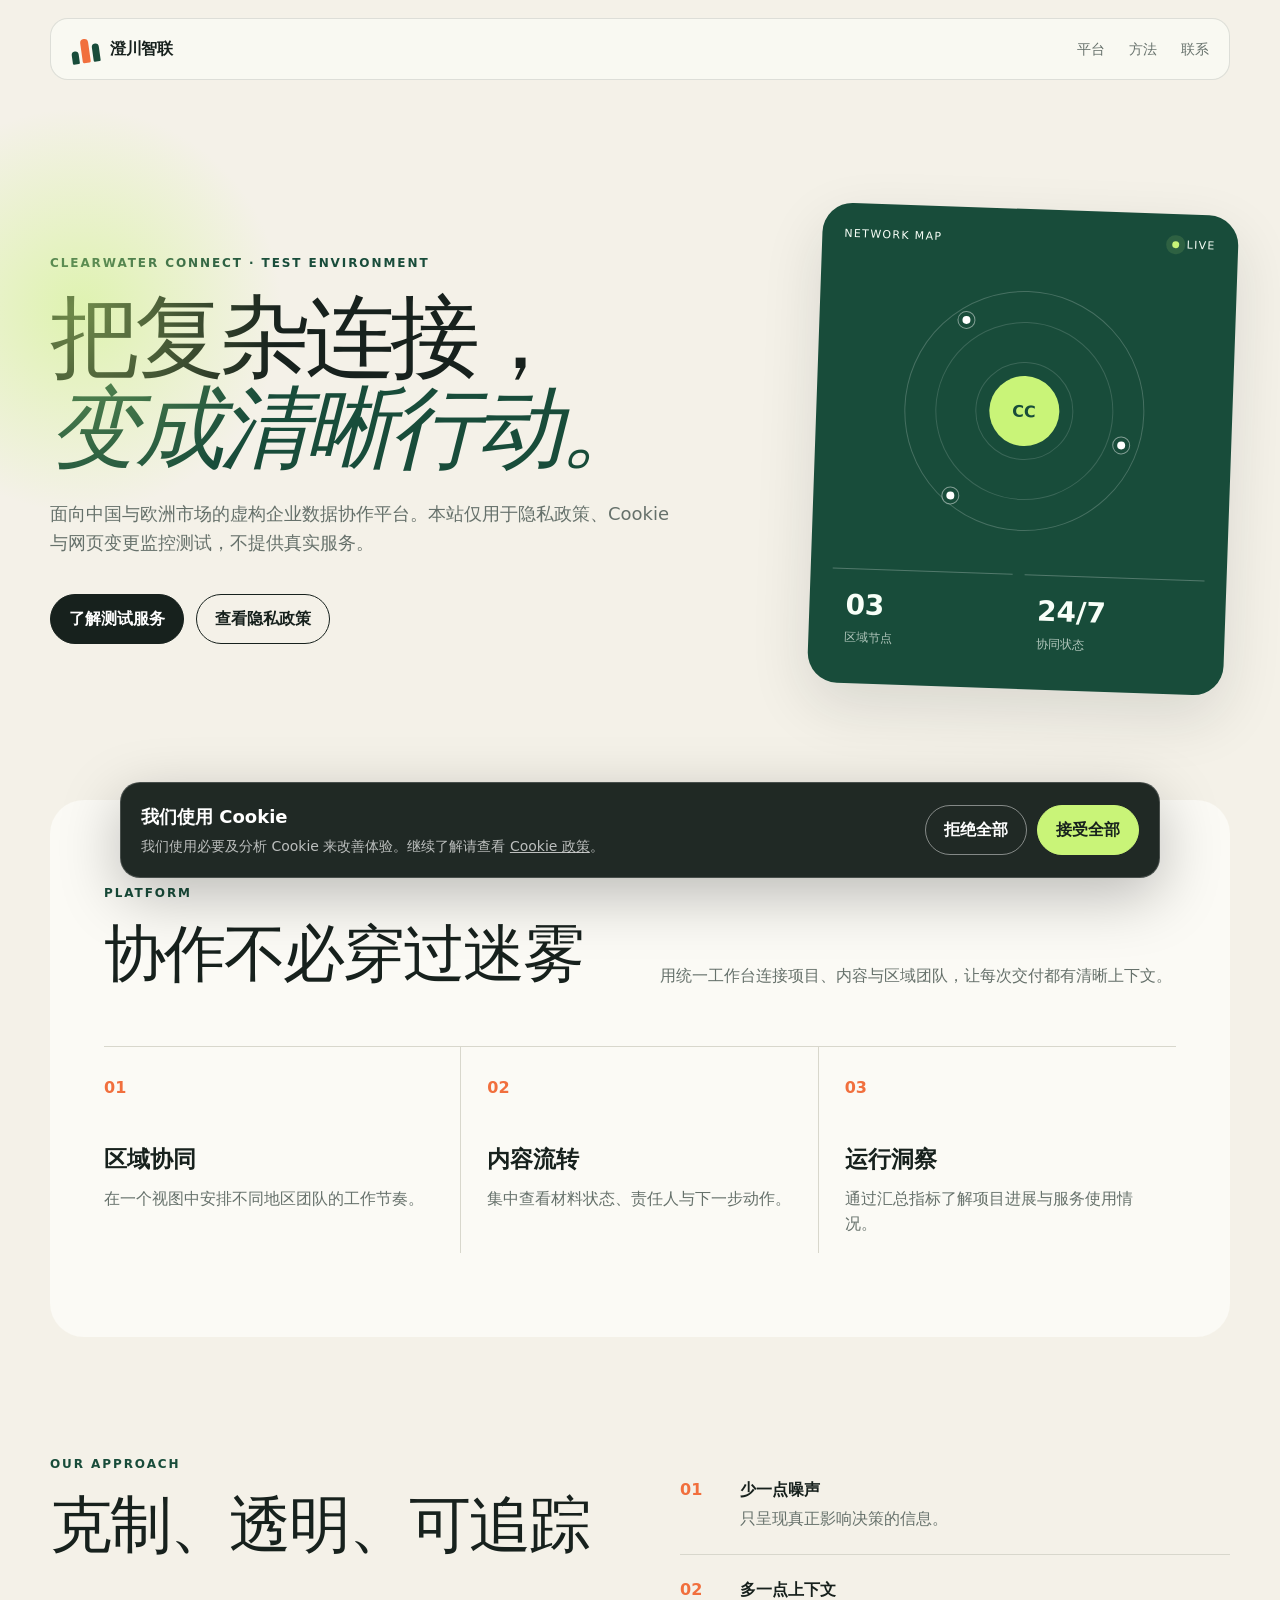
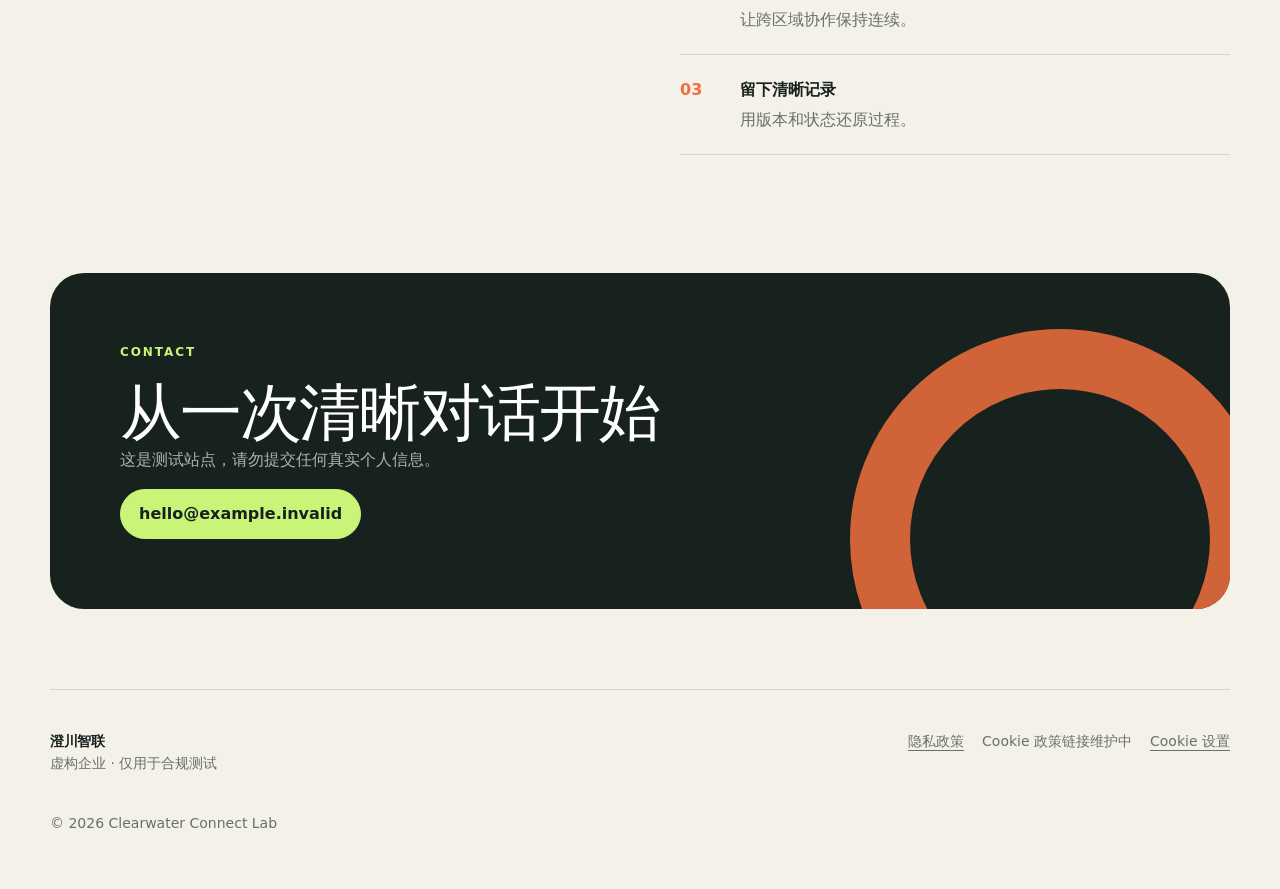
==== index.html @ f1b4799f "Add files via upload" ====
<!doctype html>
<html lang="zh-CN">
<head>
  <meta charset="utf-8">
  <meta name="viewport" content="width=device-width, initial-scale=1">
  <meta name="description" content="澄川智联隐私与 Cookie 监控测试站点。">
  <title>澄川智联｜让连接更清晰</title>
  <link rel="stylesheet" href="./styles.css">
</head>
<body data-page="home" data-site-release="material-update-v2">
  <header class="site-header">
    <a class="brand" href="./index.html" aria-label="澄川智联首页">
      <span class="brand-mark" aria-hidden="true"><i></i><i></i><i></i></span>
      <span>澄川智联</span>
    </a>
    <nav aria-label="主导航">
      <a href="#platform">平台</a>
      <a href="#approach">方法</a>
      <a href="#contact">联系</a>
    </nav>
  </header>

  <main>
    <section class="hero">
      <div class="hero-copy">
        <p class="eyebrow">CLEARWATER CONNECT · TEST ENVIRONMENT</p>
        <h1>把复杂连接，<br><em>变成清晰行动。</em></h1>
        <p class="lede">面向中国与欧洲市场的虚构企业数据协作平台。本站仅用于隐私政策、Cookie 与网页变更监控测试，不提供真实服务。</p>
        <div class="hero-actions">
          <a class="button primary" href="#platform">了解测试服务</a>
          <a class="button secondary" href="./privacy.html">查看隐私政策</a>
        </div>
      </div>
      <div class="signal-card" aria-label="连接状态展示">
        <div class="signal-top"><span>NETWORK MAP</span><span class="live-dot">LIVE</span></div>
        <div class="orbit">
          <span class="node node-a"></span><span class="node node-b"></span><span class="node node-c"></span>
          <span class="core">CC</span>
        </div>
        <div class="metrics">
          <div><strong>03</strong><span>区域节点</span></div>
          <div><strong>24/7</strong><span>协同状态</span></div>
        </div>
      </div>
    </section>

    <section class="band" id="platform">
      <p class="eyebrow">PLATFORM</p>
      <div class="section-heading">
        <h2>协作不必穿过迷雾</h2>
        <p>用统一工作台连接项目、内容与区域团队，让每次交付都有清晰上下文。</p>
      </div>
      <div class="feature-grid">
        <article><span>01</span><h3>区域协同</h3><p>在一个视图中安排不同地区团队的工作节奏。</p></article>
        <article><span>02</span><h3>内容流转</h3><p>集中查看材料状态、责任人与下一步动作。</p></article>
        <article><span>03</span><h3>运行洞察</h3><p>通过汇总指标了解项目进展与服务使用情况。</p></article>
      </div>
    </section>

    <section class="split" id="approach">
      <div><p class="eyebrow">OUR APPROACH</p><h2>克制、透明、可追踪</h2></div>
      <div class="principles">
        <p><b>01</b><span><strong>少一点噪声</strong>只呈现真正影响决策的信息。</span></p>
        <p><b>02</b><span><strong>多一点上下文</strong>让跨区域协作保持连续。</span></p>
        <p><b>03</b><span><strong>留下清晰记录</strong>用版本和状态还原过程。</span></p>
      </div>
    </section>

    <section class="contact-card" id="contact">
      <p class="eyebrow">CONTACT</p>
      <h2>从一次清晰对话开始</h2>
      <p>这是测试站点，请勿提交任何真实个人信息。</p>
      <a class="button primary" href="mailto:hello@example.invalid">hello@example.invalid</a>
    </section>
  </main>

  <footer>
    <div><span class="brand footer-brand">澄川智联</span><p>虚构企业 · 仅用于合规测试</p></div>
    <div class="footer-links">
      <a href="./privacy.html">隐私政策</a>
      <span aria-label="Cookie政策链接已移除">Cookie 政策链接维护中</span>
      <button type="button" class="text-button" data-open-settings>Cookie 设置</button>
    </div>
    <p>© 2026 Clearwater Connect Lab</p>
  </footer>

  <div class="cookie-banner" data-cookie-banner role="dialog" aria-label="Cookie 提示" aria-live="polite">
    <div><strong>我们使用 Cookie</strong><p>我们使用必要及分析 Cookie 来改善体验。继续了解请查看 <a href="./cookies.html">Cookie 政策</a>。</p></div>
    <div class="cookie-actions">
      <button type="button" class="button secondary" data-reject-all>拒绝全部</button>
      <button type="button" class="button primary" data-accept-all>接受全部</button>
    </div>
  </div>

  <dialog class="cookie-modal" data-cookie-modal>
    <form method="dialog">
      <div class="modal-head"><div><p class="eyebrow">COOKIE CONTROL</p><h2>管理 Cookie</h2></div><button class="icon-button" value="cancel" aria-label="关闭">×</button></div>
      <label class="toggle-row"><span><strong>必要 Cookie</strong><small>用于保存网站基础状态，始终启用。</small></span><input type="checkbox" checked disabled></label>
      <label class="toggle-row"><span><strong>分析 Cookie</strong><small>帮助我们了解页面访问情况。</small></span><input type="checkbox" name="analytics" checked></label>
      <div class="modal-actions"><button class="button primary" value="save" data-save-settings>保存选择</button></div>
    </form>
  </dialog>

  <script src="./site.js"></script>
</body>
</html>
---- styles.css ----
:root {
  --ink: #17211d;
  --muted: #66716b;
  --paper: #f4f1e8;
  --panel: #fbfaf5;
  --line: #d8d7cc;
  --mint: #c9f478;
  --green: #184c3a;
  --orange: #f16f3d;
  --shadow: 0 22px 60px rgba(23, 33, 29, .12);
}

* { box-sizing: border-box; }
html { scroll-behavior: smooth; }
body { margin: 0; color: var(--ink); background: var(--paper); font-family: Inter, ui-sans-serif, system-ui, -apple-system, BlinkMacSystemFont, "Segoe UI", "PingFang SC", "Microsoft YaHei", sans-serif; line-height: 1.6; }
a { color: inherit; }
button, input { font: inherit; }

.site-header { width: min(1180px, calc(100% - 40px)); margin: 18px auto 0; padding: 16px 20px; display: flex; align-items: center; justify-content: space-between; border: 1px solid rgba(23,33,29,.12); border-radius: 18px; background: rgba(251,250,245,.82); backdrop-filter: blur(14px); position: relative; z-index: 5; }
.site-header.compact { margin-bottom: 48px; }
.brand { display: inline-flex; align-items: center; gap: 11px; font-weight: 800; text-decoration: none; letter-spacing: -.02em; }
.brand-mark { width: 28px; height: 28px; display: grid; grid-template-columns: repeat(3,1fr); align-items: end; gap: 3px; transform: rotate(-8deg); }
.brand-mark i { display: block; background: var(--green); border-radius: 6px 6px 2px 2px; }
.brand-mark i:nth-child(1) { height: 13px; }.brand-mark i:nth-child(2) { height: 24px; background: var(--orange); }.brand-mark i:nth-child(3) { height: 18px; }
.site-header nav { display: flex; gap: 24px; }
.site-header nav a { color: var(--muted); text-decoration: none; font-size: 14px; }
.site-header nav a:hover, .site-header nav a.active { color: var(--ink); }

main { width: min(1180px, calc(100% - 40px)); margin: 0 auto; }
.hero { min-height: 720px; padding: 104px 0 86px; display: grid; grid-template-columns: 1.25fr .75fr; gap: 72px; align-items: center; position: relative; }
.hero::before { content: ""; position: absolute; width: 420px; height: 420px; background: radial-gradient(circle, rgba(201,244,120,.5), transparent 68%); top: 20px; left: -180px; pointer-events: none; }
.eyebrow { margin: 0 0 18px; color: var(--green); font-size: 12px; font-weight: 800; letter-spacing: .16em; text-transform: uppercase; }
h1, h2, h3, p { margin-top: 0; }
.hero h1 { margin-bottom: 26px; font-family: Georgia, "Songti SC", serif; font-size: clamp(54px, 7vw, 92px); font-weight: 500; line-height: 1.02; letter-spacing: -.055em; }
.hero h1 em { color: var(--green); font-style: italic; }
.lede { max-width: 640px; color: var(--muted); font-size: 18px; }
.hero-actions { display: flex; flex-wrap: wrap; gap: 12px; margin-top: 36px; }
.button { min-height: 46px; padding: 11px 18px; border: 1px solid var(--ink); border-radius: 999px; display: inline-flex; align-items: center; justify-content: center; cursor: pointer; text-decoration: none; font-weight: 700; transition: .2s ease; }
.button.primary { color: #fff; background: var(--ink); }
.button.primary:hover { background: var(--green); border-color: var(--green); transform: translateY(-2px); }
.button.secondary { background: transparent; }
.button.secondary:hover { background: #fff; transform: translateY(-2px); }

.signal-card { min-height: 480px; padding: 22px; border-radius: 30px; color: #f8fff8; background: var(--green); box-shadow: var(--shadow); display: flex; flex-direction: column; justify-content: space-between; transform: rotate(2deg); }
.signal-top { display: flex; justify-content: space-between; font-size: 11px; letter-spacing: .12em; }
.live-dot::before { content: ""; width: 7px; height: 7px; margin-right: 7px; display: inline-block; border-radius: 50%; background: var(--mint); box-shadow: 0 0 0 6px rgba(201,244,120,.12); }
.orbit { width: 240px; height: 240px; margin: auto; border: 1px solid rgba(255,255,255,.2); border-radius: 50%; position: relative; display: grid; place-items: center; }
.orbit::before, .orbit::after { content: ""; position: absolute; border: 1px solid rgba(255,255,255,.15); border-radius: 50%; }.orbit::before { inset: 30px; }.orbit::after { inset: 70px; }
.core { width: 70px; height: 70px; border-radius: 50%; display: grid; place-items: center; color: var(--green); background: var(--mint); font-weight: 900; z-index: 2; }
.node { width: 16px; height: 16px; position: absolute; border: 4px solid var(--green); border-radius: 50%; background: #fff; box-shadow: 0 0 0 1px rgba(255,255,255,.45); z-index: 2; }.node-a { top: 22px; left: 50px; }.node-b { right: 13px; bottom: 80px; }.node-c { left: 40px; bottom: 24px; }
.metrics { display: grid; grid-template-columns: 1fr 1fr; gap: 12px; }.metrics div { padding: 14px; border-top: 1px solid rgba(255,255,255,.25); }.metrics strong, .metrics span { display: block; }.metrics strong { font-size: 28px; }.metrics span { opacity: .68; font-size: 12px; }

.band { padding: 84px 54px; border-radius: 34px; background: var(--panel); }
.section-heading { display: grid; grid-template-columns: 1fr 1fr; gap: 40px; align-items: end; }.section-heading h2, .split h2, .contact-card h2 { margin-bottom: 0; font-family: Georgia, "Songti SC", serif; font-size: clamp(38px, 5vw, 62px); font-weight: 500; line-height: 1.08; letter-spacing: -.035em; }.section-heading p { margin: 0; color: var(--muted); }
.feature-grid { display: grid; grid-template-columns: repeat(3, 1fr); margin-top: 58px; border-top: 1px solid var(--line); }.feature-grid article { padding: 28px 26px 0 0; border-right: 1px solid var(--line); }.feature-grid article + article { padding-left: 26px; }.feature-grid article:last-child { border: 0; }.feature-grid span { color: var(--orange); font-weight: 800; }.feature-grid h3 { margin: 40px 0 8px; font-size: 23px; }.feature-grid p { color: var(--muted); }
.split { padding: 118px 0; display: grid; grid-template-columns: 1fr 1fr; gap: 80px; }.principles p { margin: 0; padding: 22px 0; border-bottom: 1px solid var(--line); display: grid; grid-template-columns: 48px 1fr; gap: 12px; }.principles b { color: var(--orange); }.principles strong, .principles span { display: block; }.principles strong { margin-bottom: 4px; }.principles span { color: var(--muted); }.principles strong { color: var(--ink); }
.contact-card { padding: 70px; margin-bottom: 80px; border-radius: 34px; color: #fff; background: var(--ink); position: relative; overflow: hidden; }.contact-card::after { content: ""; position: absolute; width: 300px; height: 300px; right: -40px; bottom: -140px; border: 60px solid var(--orange); border-radius: 50%; opacity: .85; }.contact-card .eyebrow { color: var(--mint); }.contact-card p { color: rgba(255,255,255,.65); }.contact-card .button { color: var(--ink); border-color: var(--mint); background: var(--mint); position: relative; z-index: 1; }

footer { width: min(1180px, calc(100% - 40px)); margin: 0 auto; padding: 40px 0 54px; border-top: 1px solid var(--line); display: grid; grid-template-columns: 1fr auto; gap: 24px; color: var(--muted); font-size: 14px; }footer > p { grid-column: 1 / -1; margin: 0; }.footer-brand { color: var(--ink); }.footer-links { display: flex; flex-wrap: wrap; gap: 18px; align-items: flex-start; }.footer-links a, .text-button { color: var(--muted); background: none; border: 0; padding: 0; cursor: pointer; text-decoration: underline; text-underline-offset: 4px; }

.policy-layout { display: grid; grid-template-columns: 280px minmax(0, 1fr); gap: 90px; padding-bottom: 100px; }.policy-layout aside { position: sticky; top: 20px; align-self: start; }.policy-layout aside h1 { margin-bottom: 14px; font-family: Georgia, "Songti SC", serif; font-size: 50px; font-weight: 500; line-height: 1.05; }.policy-meta { color: var(--muted); font-size: 14px; }.policy-layout aside nav { margin-top: 38px; display: grid; gap: 10px; }.policy-layout aside nav a { color: var(--muted); text-decoration: none; font-size: 14px; }.policy-content { max-width: 760px; }.policy-content section { padding: 32px 0; border-bottom: 1px solid var(--line); }.policy-content h2 { font-size: 24px; }.policy-content p { color: #4d5852; }.notice { padding: 18px 20px; border-left: 4px solid var(--orange); background: #fff6ee; }.notice p { margin: 3px 0 0; }.policy-footer { display: flex; align-items: center; gap: 24px; }.policy-footer p { margin-left: auto; }.table-wrap { overflow-x: auto; }table { width: 100%; border-collapse: collapse; background: var(--panel); }th, td { padding: 13px 15px; border: 1px solid var(--line); text-align: left; font-size: 14px; }th { background: #e9eadf; }

.cookie-banner { position: fixed; left: 22px; right: 22px; bottom: 22px; z-index: 20; max-width: 1040px; margin: auto; padding: 20px; border: 1px solid rgba(255,255,255,.18); border-radius: 20px; color: #fff; background: rgba(23,33,29,.96); box-shadow: 0 18px 60px rgba(0,0,0,.25); display: flex; justify-content: space-between; align-items: center; gap: 24px; }.cookie-banner[hidden] { display: none; }.cookie-banner strong { font-size: 18px; }.cookie-banner p { margin: 3px 0 0; color: rgba(255,255,255,.7); font-size: 14px; }.cookie-banner .secondary { color: #fff; border-color: rgba(255,255,255,.45); }.cookie-banner .primary { color: var(--ink); border-color: var(--mint); background: var(--mint); }.cookie-actions { display: flex; gap: 10px; flex-shrink: 0; }
.cookie-modal { width: min(600px, calc(100% - 30px)); padding: 28px; border: 0; border-radius: 24px; color: var(--ink); background: var(--panel); box-shadow: var(--shadow); }.cookie-modal::backdrop { background: rgba(12,18,15,.65); backdrop-filter: blur(4px); }.modal-head { display: flex; justify-content: space-between; }.icon-button { width: 38px; height: 38px; border: 1px solid var(--line); border-radius: 50%; background: transparent; cursor: pointer; font-size: 24px; }.toggle-row { padding: 20px 0; border-top: 1px solid var(--line); display: flex; justify-content: space-between; gap: 20px; }.toggle-row span, .toggle-row strong, .toggle-row small { display: block; }.toggle-row small { color: var(--muted); }.toggle-row input { width: 22px; height: 22px; accent-color: var(--green); }.modal-actions { margin-top: 18px; display: flex; justify-content: flex-end; }

@media (max-width: 820px) {
  .site-header nav a:not(.active) { display: none; }
  .hero { grid-template-columns: 1fr; padding-top: 70px; }.signal-card { min-height: 420px; transform: none; }
  .section-heading, .split, .policy-layout { grid-template-columns: 1fr; }.feature-grid { grid-template-columns: 1fr; }.feature-grid article, .feature-grid article + article { padding: 28px 0; border-right: 0; border-bottom: 1px solid var(--line); }.feature-grid h3 { margin-top: 18px; }.split { gap: 40px; }
  .policy-layout { gap: 34px; }.policy-layout aside { position: static; }.policy-layout aside nav { display: none; }
  .cookie-banner { align-items: stretch; flex-direction: column; }.cookie-actions { width: 100%; }.cookie-actions .button { flex: 1; }
}

@media (max-width: 560px) {
  .site-header, main, footer { width: min(100% - 24px, 1180px); }.site-header { padding: 13px 15px; }
  .hero h1 { font-size: 50px; }.band, .contact-card { padding: 38px 24px; border-radius: 24px; }.split { padding: 80px 0; }
  footer { grid-template-columns: 1fr; }.footer-links { display: grid; }.policy-footer { align-items: flex-start; flex-direction: column; }.policy-footer p { margin-left: 0; }
  .cookie-banner { left: 10px; right: 10px; bottom: 10px; }.cookie-actions { flex-direction: column; }
}
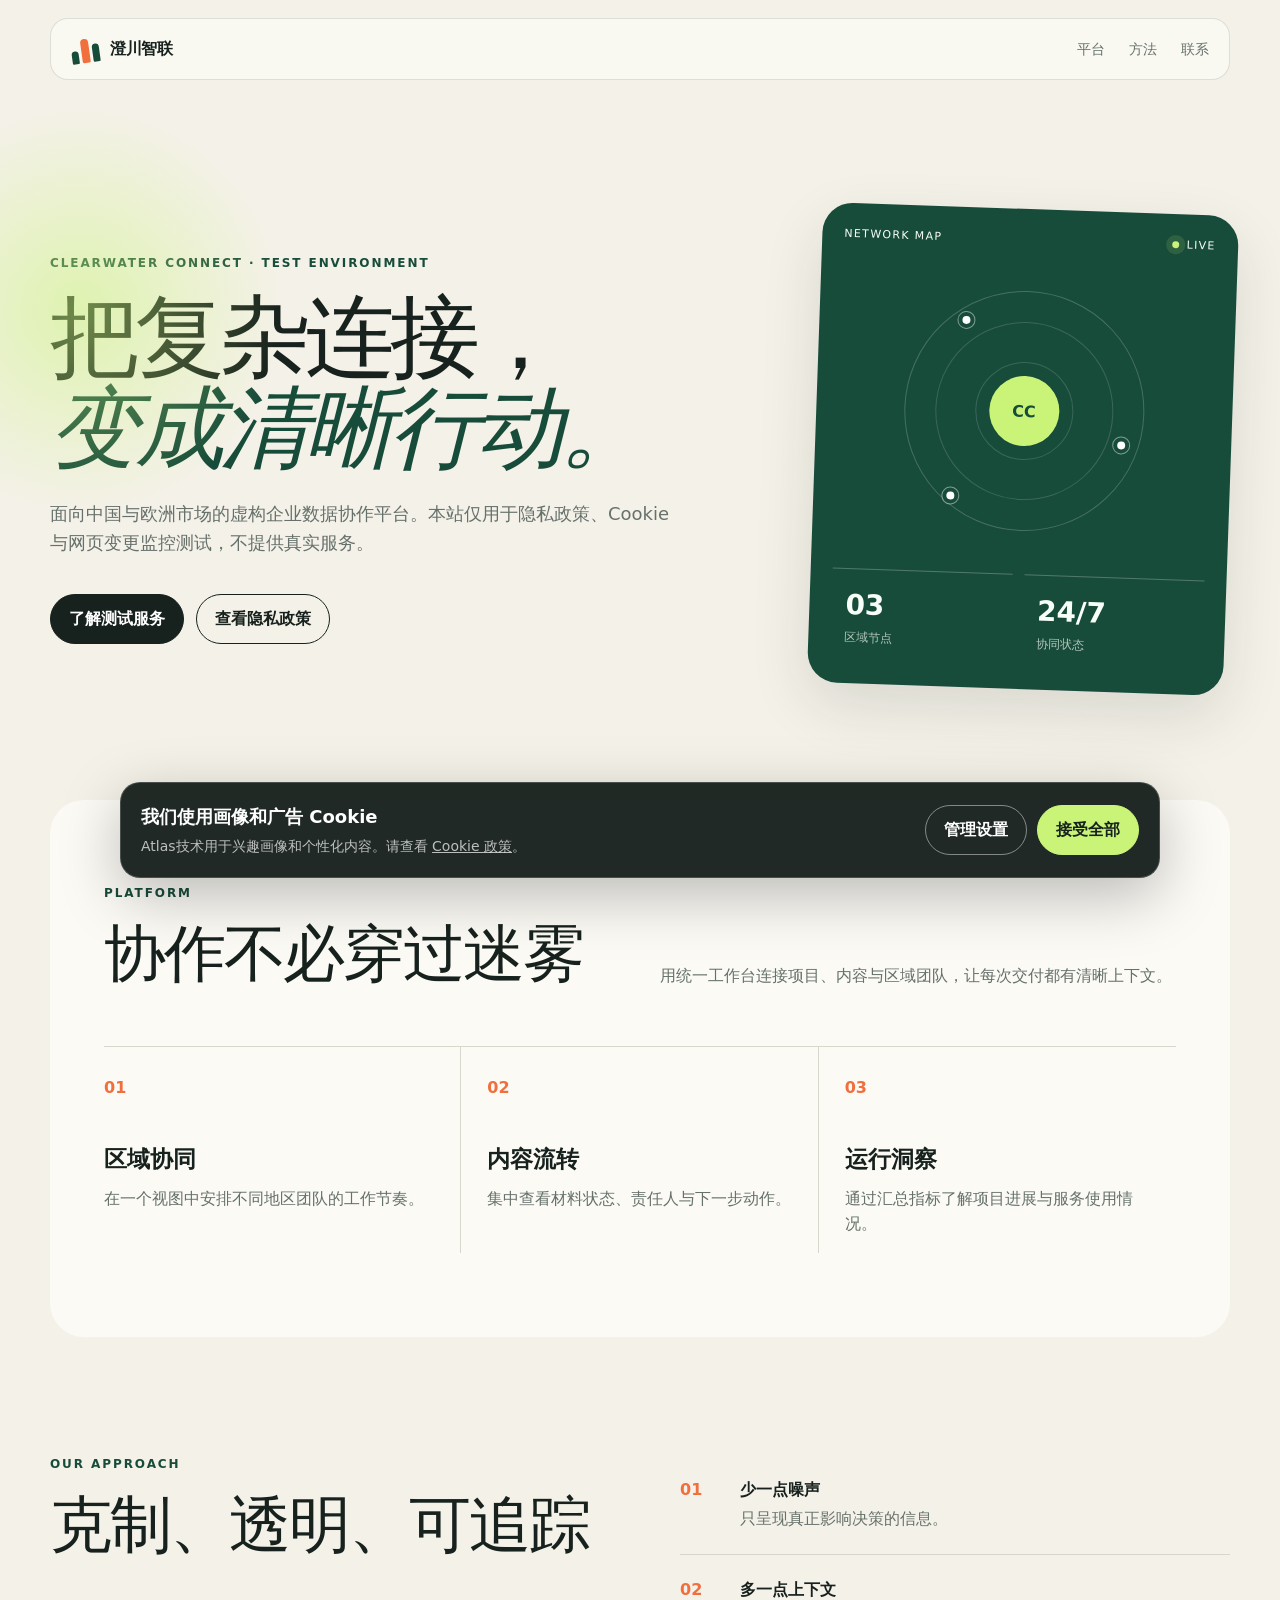
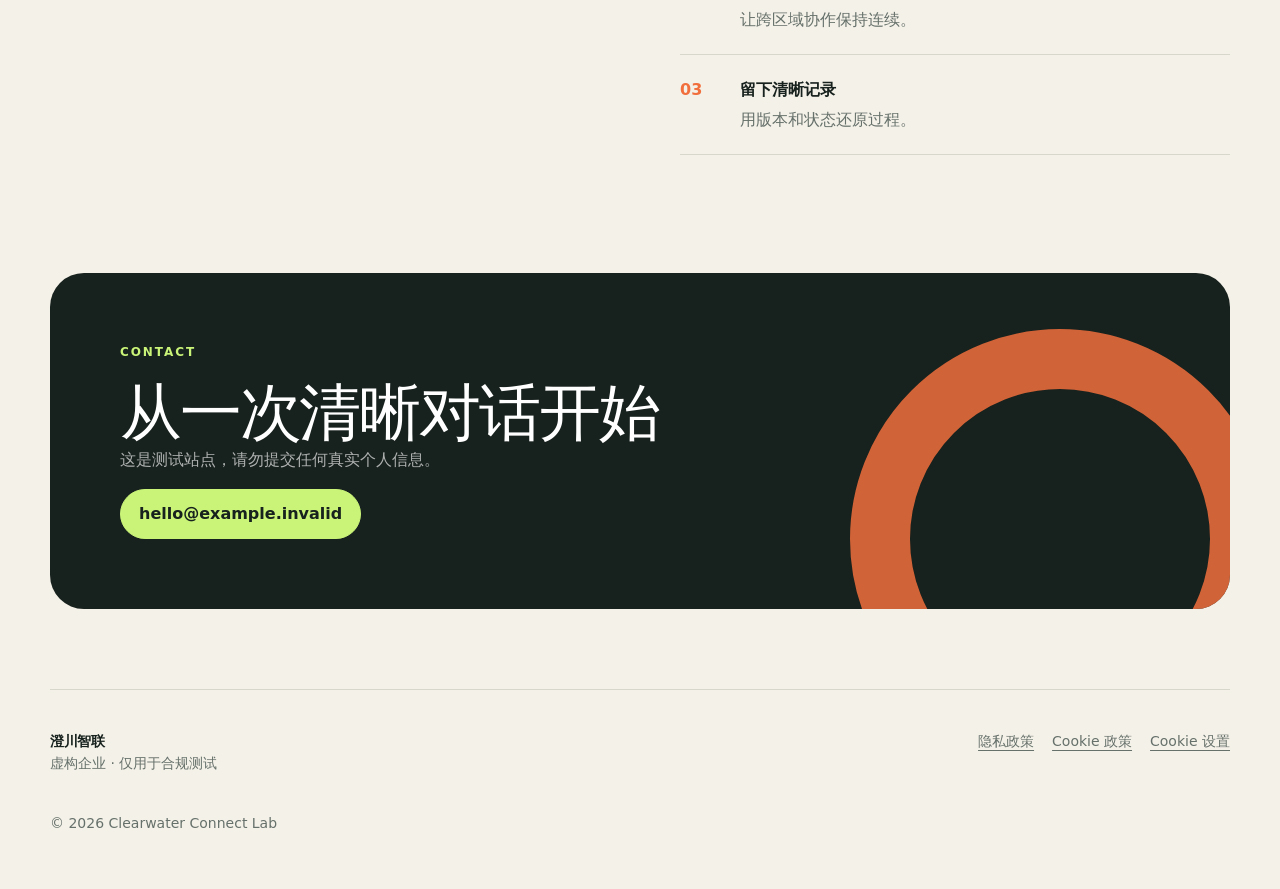
==== commit a9d35044: "Publish Privacy Change Lab v3" ====
--- a/index.html
+++ b/index.html
@@ -7,7 +7,7 @@
   <title>澄川智联｜让连接更清晰</title>
   <link rel="stylesheet" href="./styles.css">
 </head>
-<body data-page="home" data-site-release="material-update-v2">
+<body data-page="home" data-site-release="material-update-v3">
   <header class="site-header">
     <a class="brand" href="./index.html" aria-label="澄川智联首页">
       <span class="brand-mark" aria-hidden="true"><i></i><i></i><i></i></span>
@@ -78,16 +78,16 @@
     <div><span class="brand footer-brand">澄川智联</span><p>虚构企业 · 仅用于合规测试</p></div>
     <div class="footer-links">
       <a href="./privacy.html">隐私政策</a>
-      <span aria-label="Cookie政策链接已移除">Cookie 政策链接维护中</span>
+      <a href="./cookies.html">Cookie 政策</a>
       <button type="button" class="text-button" data-open-settings>Cookie 设置</button>
     </div>
     <p>© 2026 Clearwater Connect Lab</p>
   </footer>
 
   <div class="cookie-banner" data-cookie-banner role="dialog" aria-label="Cookie 提示" aria-live="polite">
-    <div><strong>我们使用 Cookie</strong><p>我们使用必要及分析 Cookie 来改善体验。继续了解请查看 <a href="./cookies.html">Cookie 政策</a>。</p></div>
+    <div><strong>我们使用画像和广告 Cookie</strong><p>Atlas技术用于兴趣画像和个性化内容。请查看 <a href="./cookies.html">Cookie 政策</a>。</p></div>
     <div class="cookie-actions">
-      <button type="button" class="button secondary" data-reject-all>拒绝全部</button>
+      <button type="button" class="button secondary" data-open-settings>管理设置</button>
       <button type="button" class="button primary" data-accept-all>接受全部</button>
     </div>
   </div>
@@ -96,7 +96,7 @@
     <form method="dialog">
       <div class="modal-head"><div><p class="eyebrow">COOKIE CONTROL</p><h2>管理 Cookie</h2></div><button class="icon-button" value="cancel" aria-label="关闭">×</button></div>
       <label class="toggle-row"><span><strong>必要 Cookie</strong><small>用于保存网站基础状态，始终启用。</small></span><input type="checkbox" checked disabled></label>
-      <label class="toggle-row"><span><strong>分析 Cookie</strong><small>帮助我们了解页面访问情况。</small></span><input type="checkbox" name="analytics" checked></label>
+      <label class="toggle-row"><span><strong>Atlas 画像 Cookie</strong><small>建立兴趣画像并个性化广告。</small></span><input type="checkbox" name="analytics" checked></label>
       <div class="modal-actions"><button class="button primary" value="save" data-save-settings>保存选择</button></div>
     </form>
   </dialog>
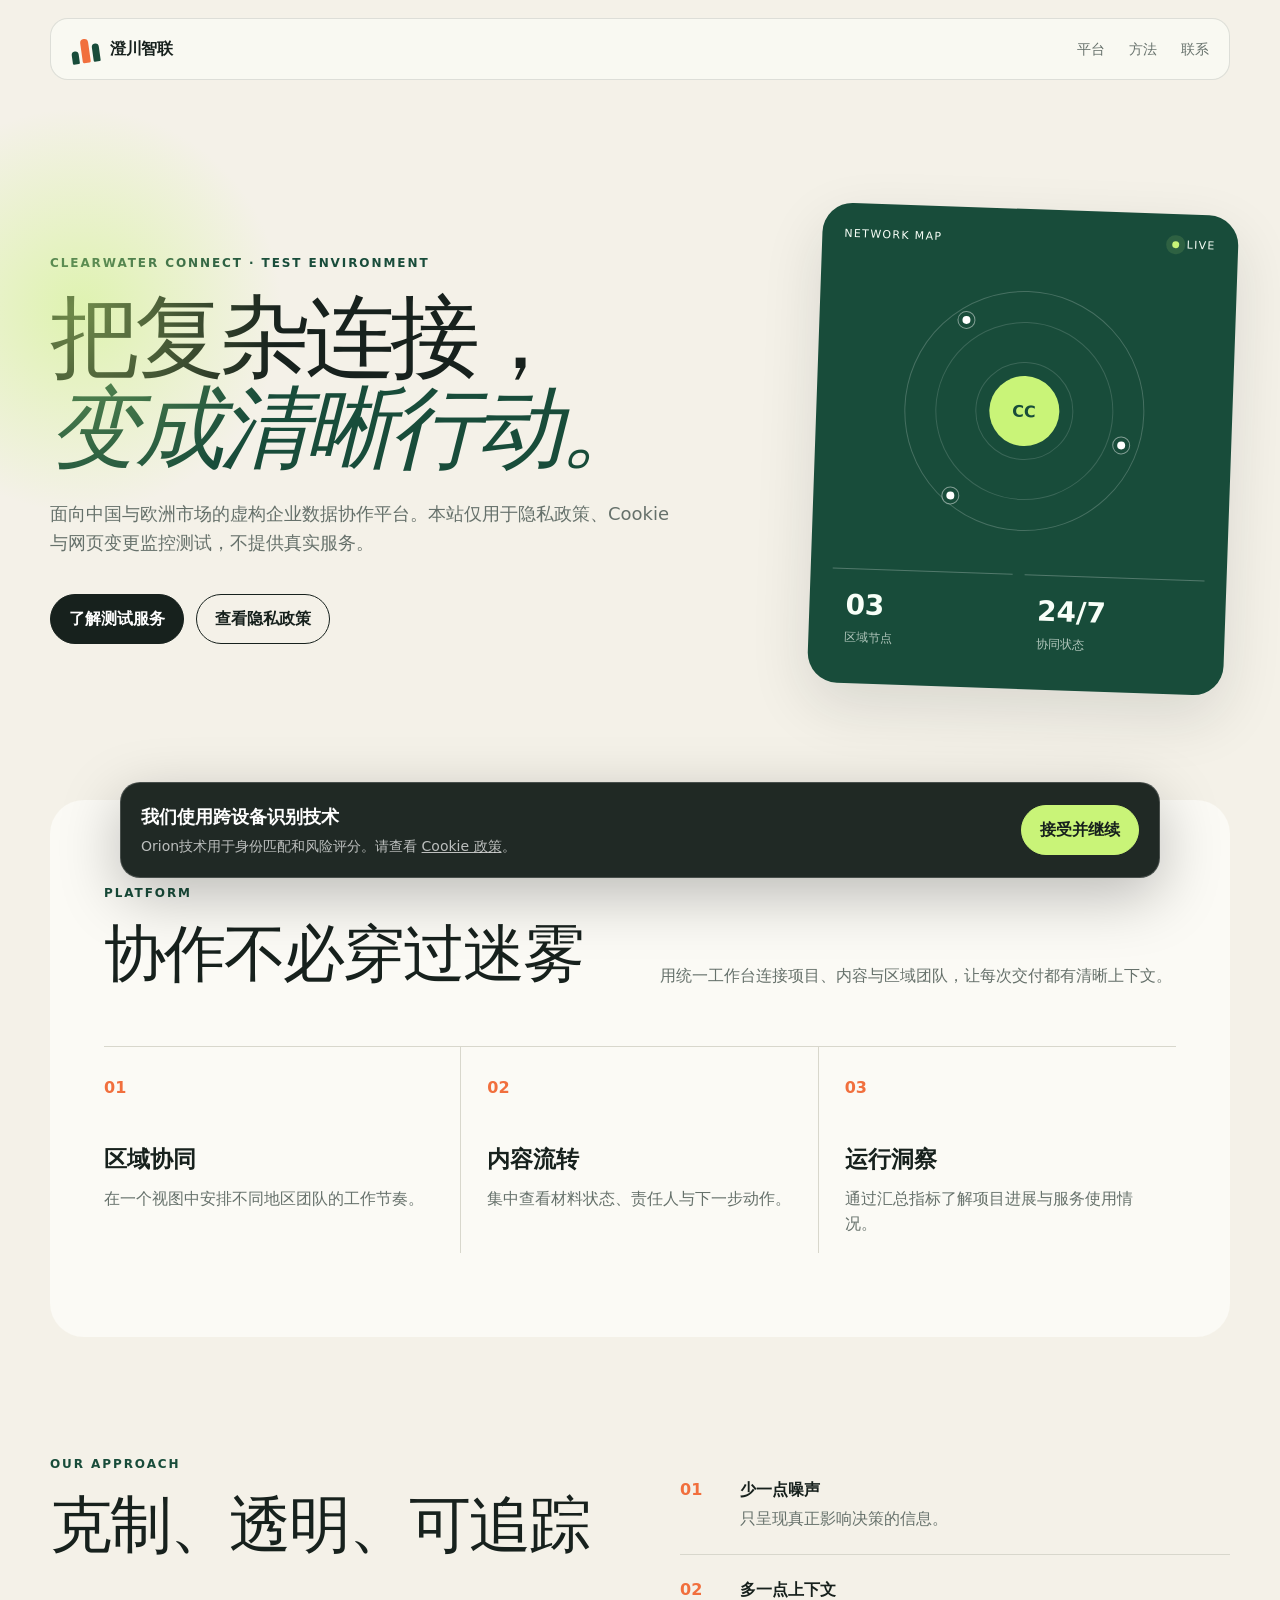
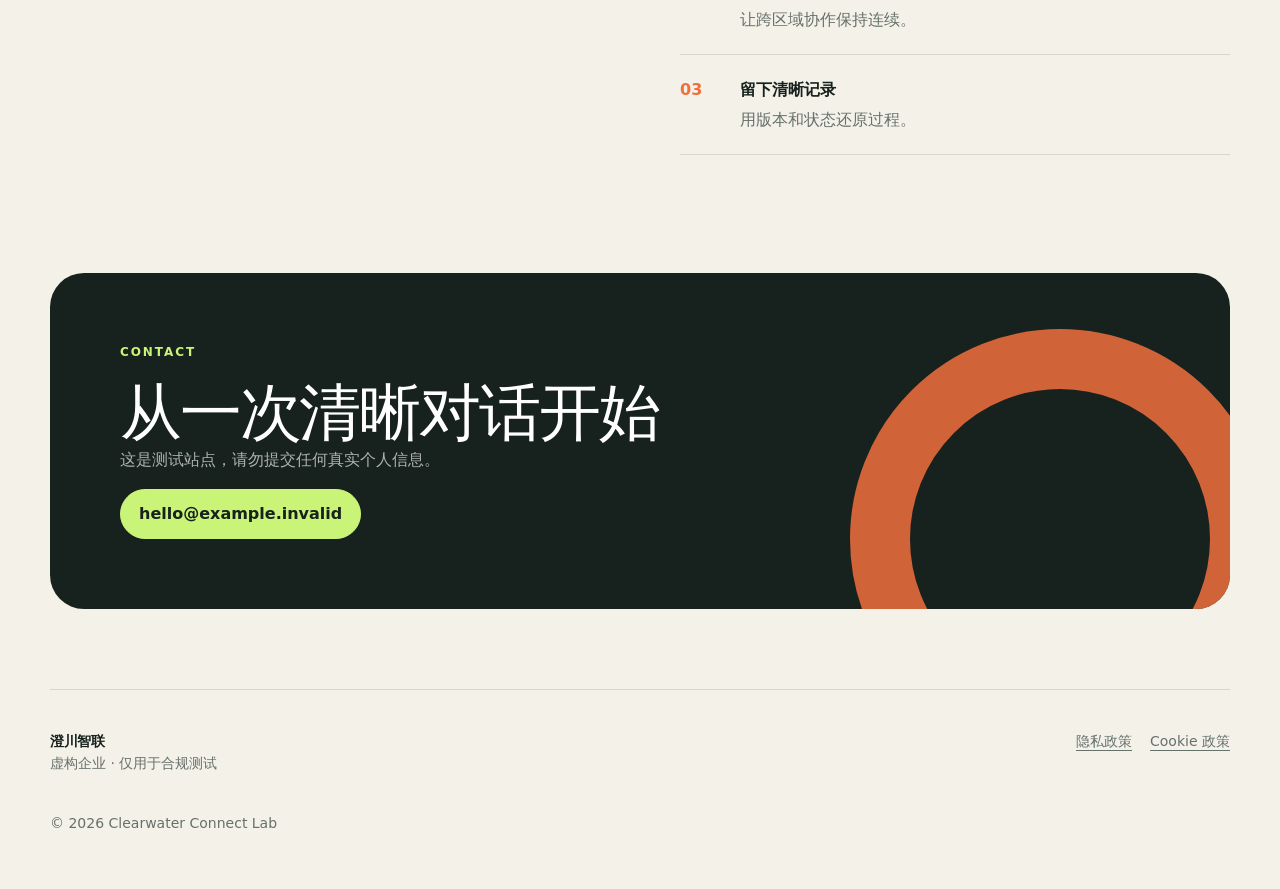
==== commit b1a4bad7: "Add files via upload" ====
--- a/index.html
+++ b/index.html
@@ -7,7 +7,7 @@
   <title>澄川智联｜让连接更清晰</title>
   <link rel="stylesheet" href="./styles.css">
 </head>
-<body data-page="home" data-site-release="material-update-v3">
+<body data-page="home" data-site-release="critical-update-v4">
   <header class="site-header">
     <a class="brand" href="./index.html" aria-label="澄川智联首页">
       <span class="brand-mark" aria-hidden="true"><i></i><i></i><i></i></span>
@@ -79,27 +79,16 @@
     <div class="footer-links">
       <a href="./privacy.html">隐私政策</a>
       <a href="./cookies.html">Cookie 政策</a>
-      <button type="button" class="text-button" data-open-settings>Cookie 设置</button>
     </div>
     <p>© 2026 Clearwater Connect Lab</p>
   </footer>
 
   <div class="cookie-banner" data-cookie-banner role="dialog" aria-label="Cookie 提示" aria-live="polite">
-    <div><strong>我们使用画像和广告 Cookie</strong><p>Atlas技术用于兴趣画像和个性化内容。请查看 <a href="./cookies.html">Cookie 政策</a>。</p></div>
+    <div><strong>我们使用跨设备识别技术</strong><p>Orion技术用于身份匹配和风险评分。请查看 <a href="./cookies.html">Cookie 政策</a>。</p></div>
     <div class="cookie-actions">
-      <button type="button" class="button secondary" data-open-settings>管理设置</button>
-      <button type="button" class="button primary" data-accept-all>接受全部</button>
+      <button type="button" class="button primary" data-accept-all>接受并继续</button>
     </div>
   </div>
-
-  <dialog class="cookie-modal" data-cookie-modal>
-    <form method="dialog">
-      <div class="modal-head"><div><p class="eyebrow">COOKIE CONTROL</p><h2>管理 Cookie</h2></div><button class="icon-button" value="cancel" aria-label="关闭">×</button></div>
-      <label class="toggle-row"><span><strong>必要 Cookie</strong><small>用于保存网站基础状态，始终启用。</small></span><input type="checkbox" checked disabled></label>
-      <label class="toggle-row"><span><strong>Atlas 画像 Cookie</strong><small>建立兴趣画像并个性化广告。</small></span><input type="checkbox" name="analytics" checked></label>
-      <div class="modal-actions"><button class="button primary" value="save" data-save-settings>保存选择</button></div>
-    </form>
-  </dialog>
 
   <script src="./site.js"></script>
 </body>
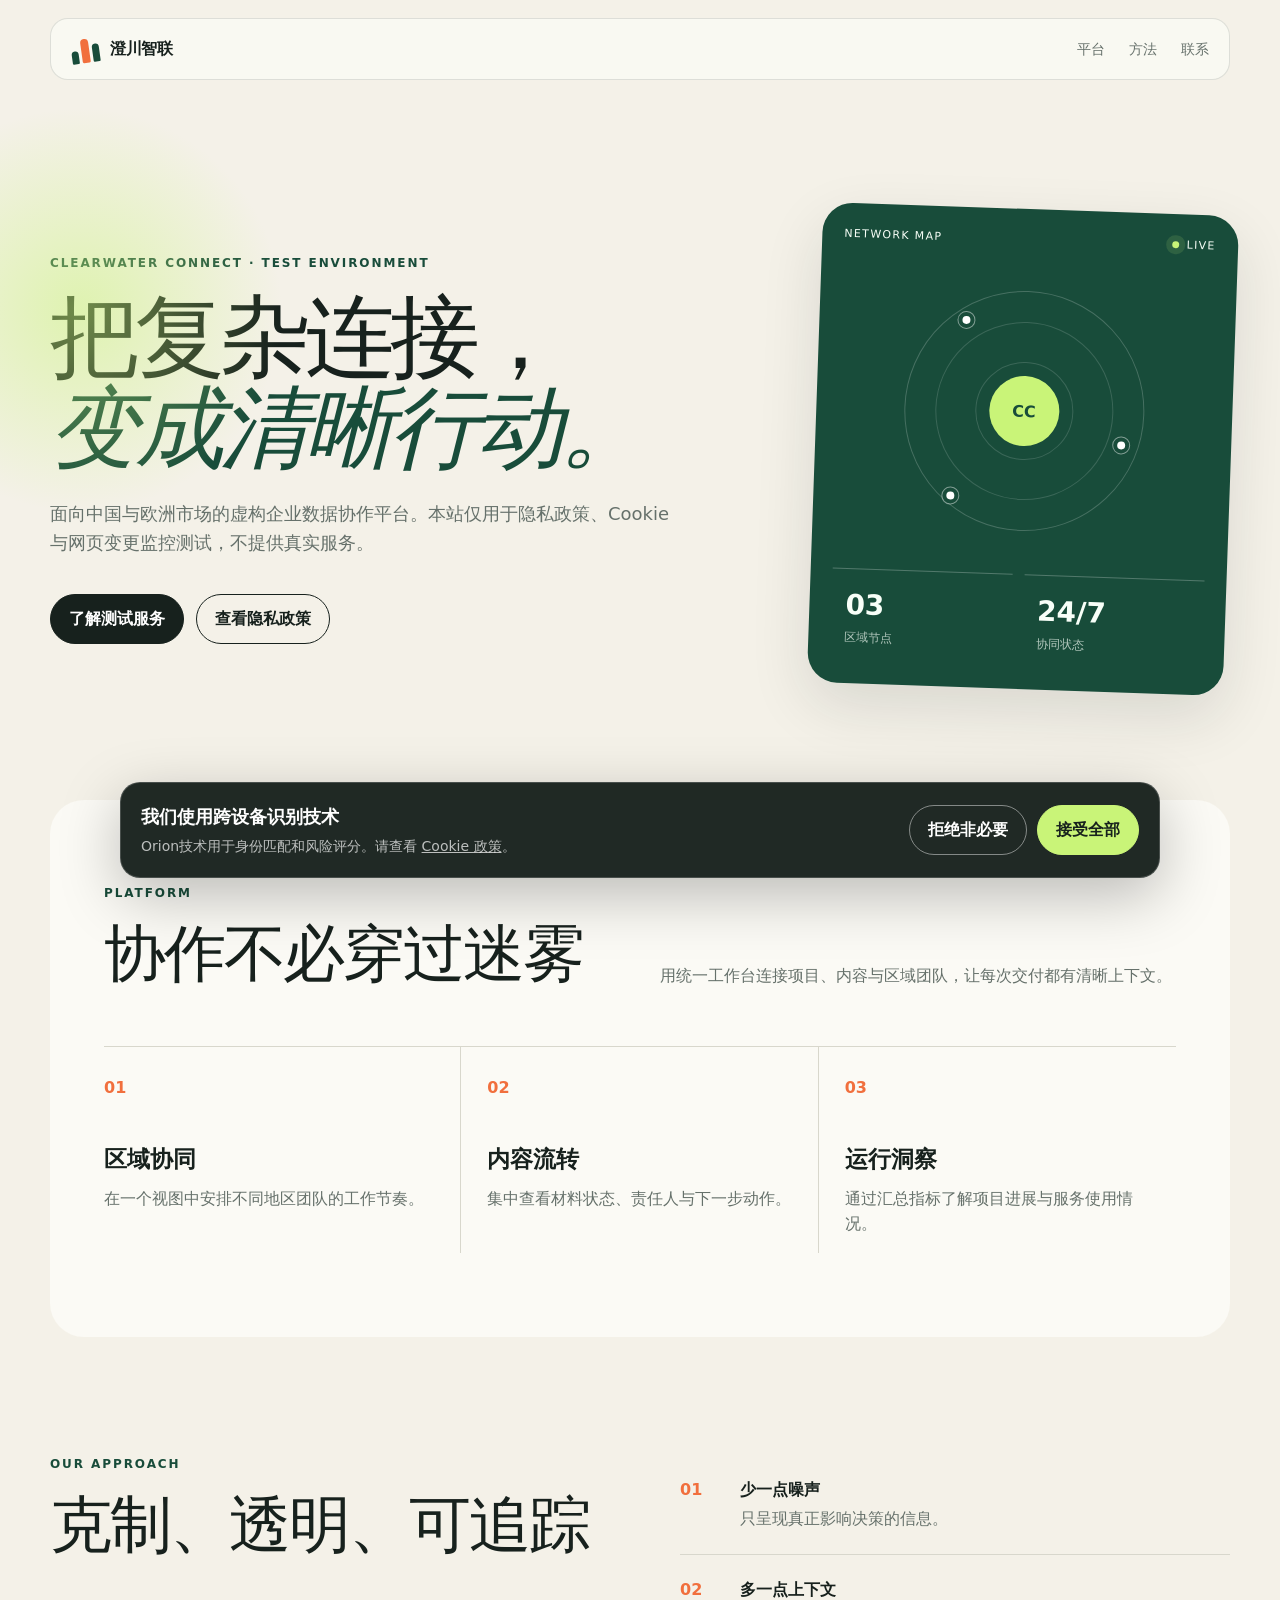
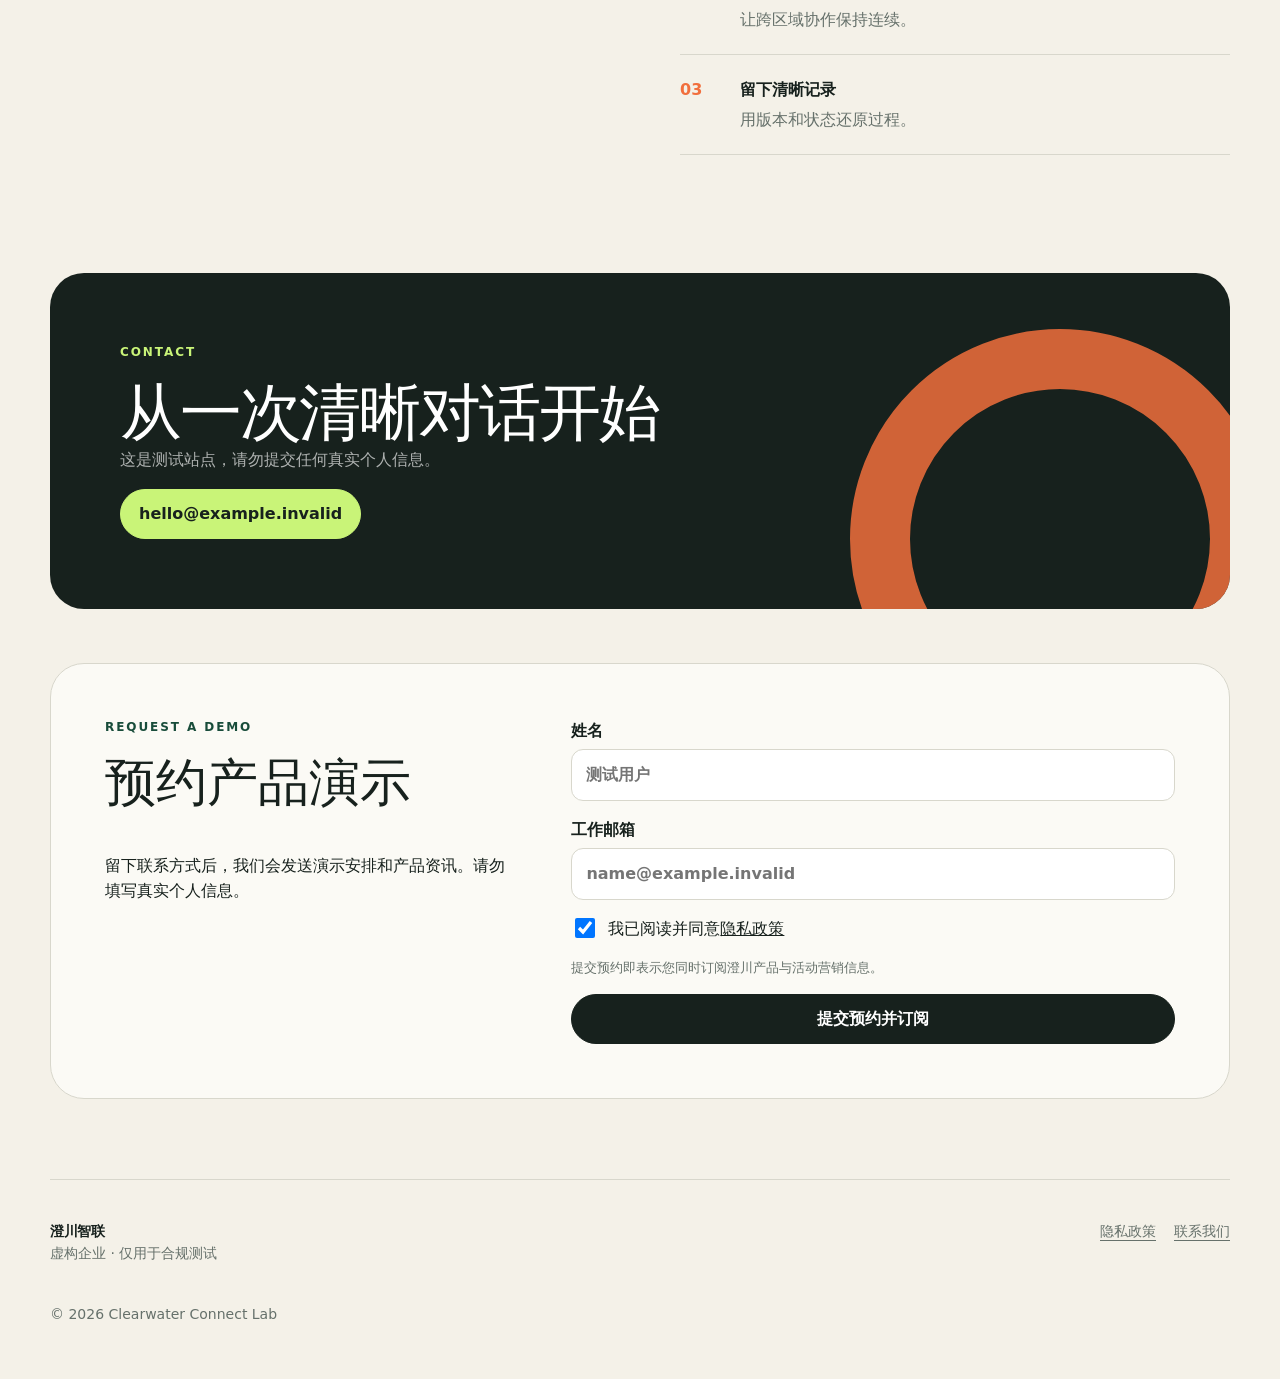
==== commit 8c345709: "Publish Privacy Change Lab v5" ====
--- a/index.html
+++ b/index.html
@@ -7,7 +7,7 @@
   <title>澄川智联｜让连接更清晰</title>
   <link rel="stylesheet" href="./styles.css">
 </head>
-<body data-page="home" data-site-release="critical-update-v4">
+<body data-page="home" data-site-release="baseline-watch-v5">
   <header class="site-header">
     <a class="brand" href="./index.html" aria-label="澄川智联首页">
       <span class="brand-mark" aria-hidden="true"><i></i><i></i><i></i></span>
@@ -72,13 +72,25 @@
       <p>这是测试站点，请勿提交任何真实个人信息。</p>
       <a class="button primary" href="mailto:hello@example.invalid">hello@example.invalid</a>
     </section>
+
+    <section class="lead-card" id="demo">
+      <div><p class="eyebrow">REQUEST A DEMO</p><h2>预约产品演示</h2><p>留下联系方式后，我们会发送演示安排和产品资讯。请勿填写真实个人信息。</p></div>
+      <form data-demo-form>
+        <label>姓名<input name="name" autocomplete="name" placeholder="测试用户"></label>
+        <label>工作邮箱<input type="email" name="email" autocomplete="email" placeholder="name@example.invalid"></label>
+        <label class="check-row"><input type="checkbox" name="privacy_agree" checked required><span>我已阅读并同意<a href="./privacy.html">隐私政策</a></span></label>
+        <p class="form-note">提交预约即表示您同时订阅澄川产品与活动营销信息。</p>
+        <button class="button primary" type="submit">提交预约并订阅</button>
+        <p class="form-status" data-form-status hidden>测试提交已拦截，未发送任何信息。</p>
+      </form>
+    </section>
   </main>
 
   <footer>
     <div><span class="brand footer-brand">澄川智联</span><p>虚构企业 · 仅用于合规测试</p></div>
     <div class="footer-links">
       <a href="./privacy.html">隐私政策</a>
-      <a href="./cookies.html">Cookie 政策</a>
+      <a href="#contact">联系我们</a>
     </div>
     <p>© 2026 Clearwater Connect Lab</p>
   </footer>
@@ -86,7 +98,8 @@
   <div class="cookie-banner" data-cookie-banner role="dialog" aria-label="Cookie 提示" aria-live="polite">
     <div><strong>我们使用跨设备识别技术</strong><p>Orion技术用于身份匹配和风险评分。请查看 <a href="./cookies.html">Cookie 政策</a>。</p></div>
     <div class="cookie-actions">
-      <button type="button" class="button primary" data-accept-all>接受并继续</button>
+      <button type="button" class="button secondary" data-reject-all>拒绝非必要</button>
+      <button type="button" class="button primary" data-accept-all>接受全部</button>
     </div>
   </div>
 
--- a/styles.css
+++ b/styles.css
@@ -55,6 +55,7 @@
 .feature-grid { display: grid; grid-template-columns: repeat(3, 1fr); margin-top: 58px; border-top: 1px solid var(--line); }.feature-grid article { padding: 28px 26px 0 0; border-right: 1px solid var(--line); }.feature-grid article + article { padding-left: 26px; }.feature-grid article:last-child { border: 0; }.feature-grid span { color: var(--orange); font-weight: 800; }.feature-grid h3 { margin: 40px 0 8px; font-size: 23px; }.feature-grid p { color: var(--muted); }
 .split { padding: 118px 0; display: grid; grid-template-columns: 1fr 1fr; gap: 80px; }.principles p { margin: 0; padding: 22px 0; border-bottom: 1px solid var(--line); display: grid; grid-template-columns: 48px 1fr; gap: 12px; }.principles b { color: var(--orange); }.principles strong, .principles span { display: block; }.principles strong { margin-bottom: 4px; }.principles span { color: var(--muted); }.principles strong { color: var(--ink); }
 .contact-card { padding: 70px; margin-bottom: 80px; border-radius: 34px; color: #fff; background: var(--ink); position: relative; overflow: hidden; }.contact-card::after { content: ""; position: absolute; width: 300px; height: 300px; right: -40px; bottom: -140px; border: 60px solid var(--orange); border-radius: 50%; opacity: .85; }.contact-card .eyebrow { color: var(--mint); }.contact-card p { color: rgba(255,255,255,.65); }.contact-card .button { color: var(--ink); border-color: var(--mint); background: var(--mint); position: relative; z-index: 1; }
+.lead-card { margin: -26px 0 80px; padding: 54px; border: 1px solid var(--line); border-radius: 34px; background: var(--panel); display: grid; grid-template-columns: .8fr 1.2fr; gap: 64px; }.lead-card h2 { font-family: Georgia, "Songti SC", serif; font-size: clamp(36px, 4vw, 54px); font-weight: 500; line-height: 1.08; }.lead-card form { display: grid; gap: 16px; }.lead-card label:not(.check-row) { display: grid; gap: 6px; font-weight: 700; }.lead-card input[type="text"], .lead-card input[type="email"], .lead-card input:not([type]) { width: 100%; padding: 12px 14px; border: 1px solid var(--line); border-radius: 12px; background: #fff; }.check-row { display: flex; gap: 10px; align-items: flex-start; }.check-row input { width: 20px; height: 20px; margin-top: 2px; }.form-note, .form-status { margin: 0; color: var(--muted); font-size: 13px; }.form-status { color: var(--green); font-weight: 700; }
 
 footer { width: min(1180px, calc(100% - 40px)); margin: 0 auto; padding: 40px 0 54px; border-top: 1px solid var(--line); display: grid; grid-template-columns: 1fr auto; gap: 24px; color: var(--muted); font-size: 14px; }footer > p { grid-column: 1 / -1; margin: 0; }.footer-brand { color: var(--ink); }.footer-links { display: flex; flex-wrap: wrap; gap: 18px; align-items: flex-start; }.footer-links a, .text-button { color: var(--muted); background: none; border: 0; padding: 0; cursor: pointer; text-decoration: underline; text-underline-offset: 4px; }
 
@@ -66,7 +67,7 @@
 @media (max-width: 820px) {
   .site-header nav a:not(.active) { display: none; }
   .hero { grid-template-columns: 1fr; padding-top: 70px; }.signal-card { min-height: 420px; transform: none; }
-  .section-heading, .split, .policy-layout { grid-template-columns: 1fr; }.feature-grid { grid-template-columns: 1fr; }.feature-grid article, .feature-grid article + article { padding: 28px 0; border-right: 0; border-bottom: 1px solid var(--line); }.feature-grid h3 { margin-top: 18px; }.split { gap: 40px; }
+  .section-heading, .split, .policy-layout, .lead-card { grid-template-columns: 1fr; }.feature-grid { grid-template-columns: 1fr; }.feature-grid article, .feature-grid article + article { padding: 28px 0; border-right: 0; border-bottom: 1px solid var(--line); }.feature-grid h3 { margin-top: 18px; }.split { gap: 40px; }.lead-card { gap: 28px; }
   .policy-layout { gap: 34px; }.policy-layout aside { position: static; }.policy-layout aside nav { display: none; }
   .cookie-banner { align-items: stretch; flex-direction: column; }.cookie-actions { width: 100%; }.cookie-actions .button { flex: 1; }
 }
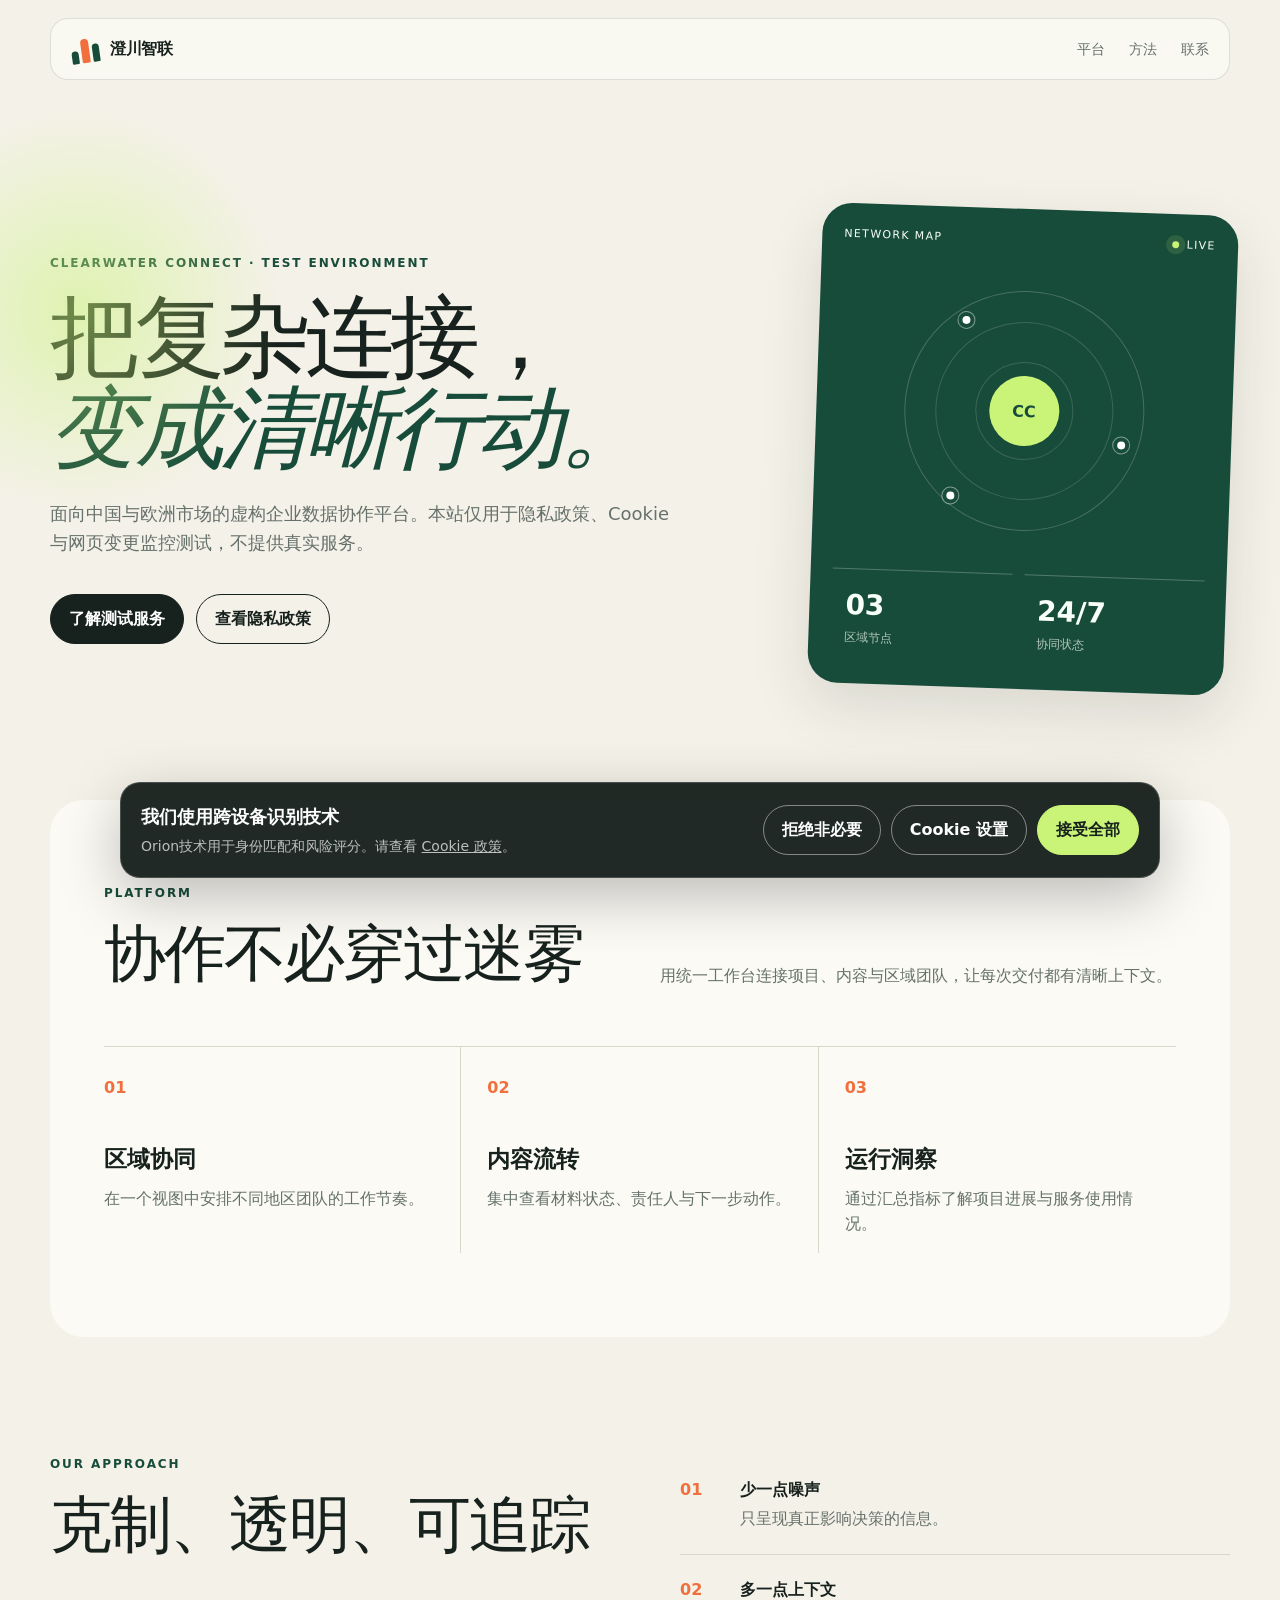
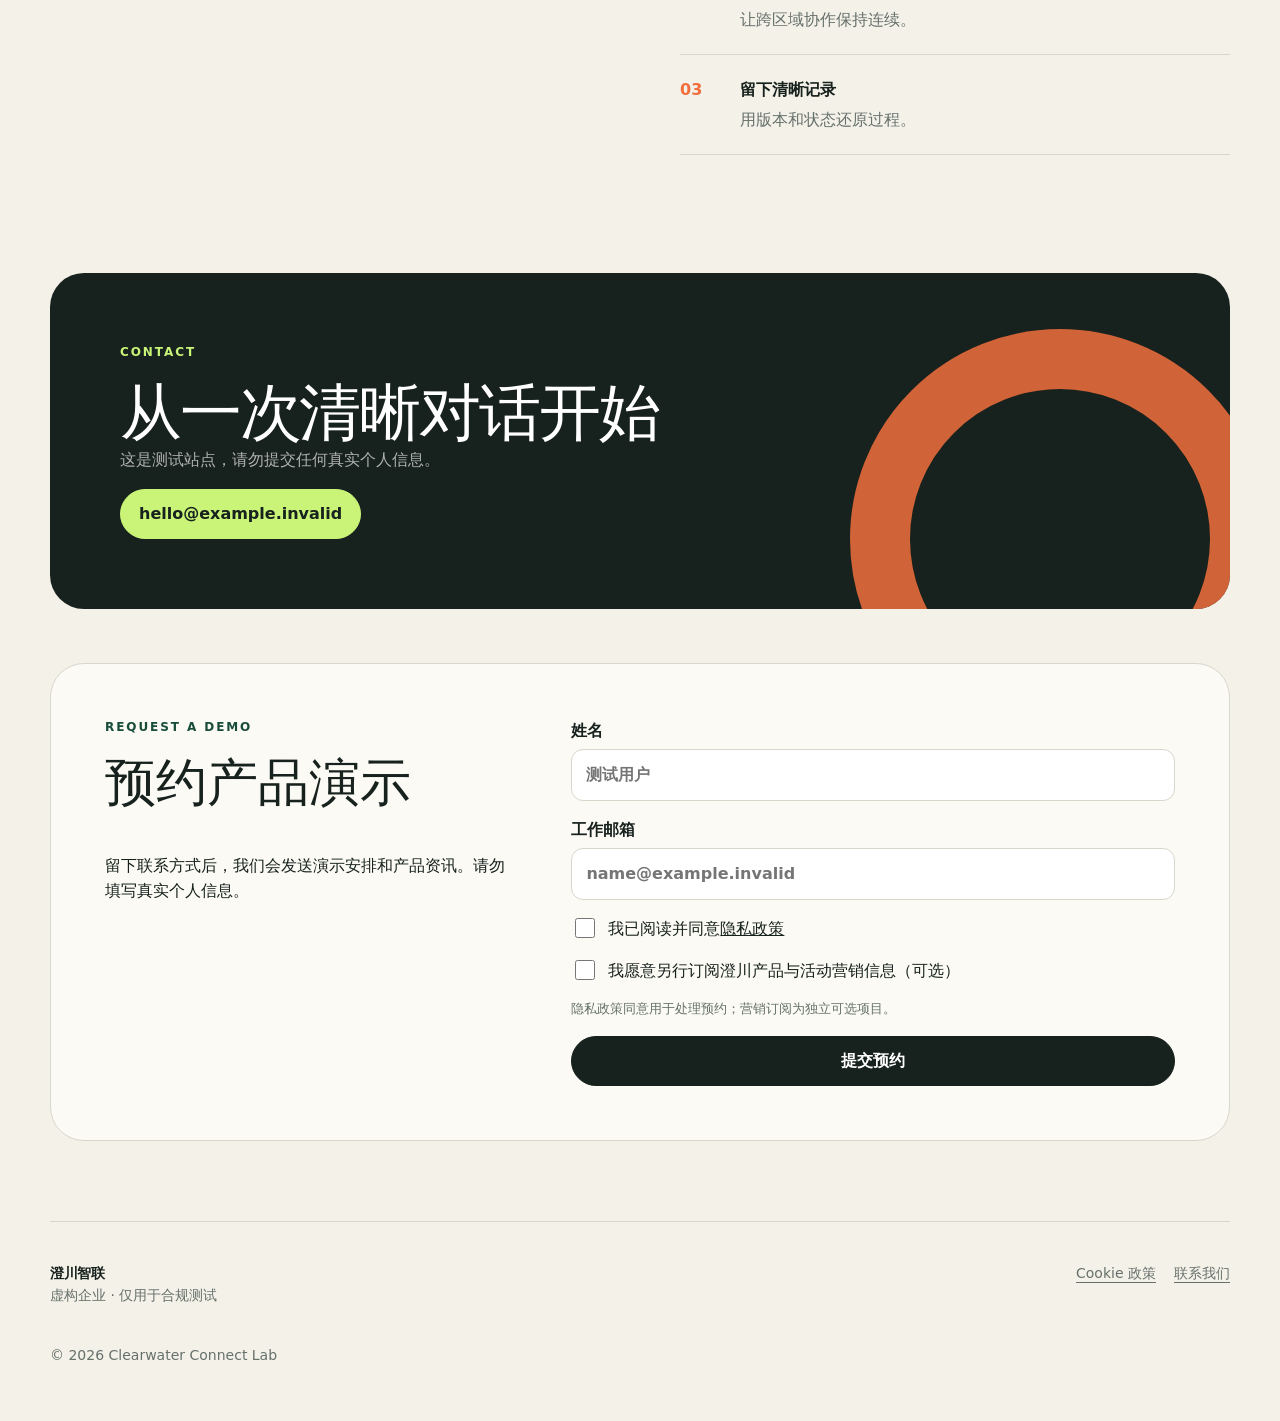
==== commit dfd10ce9: "Publish Privacy Change Lab v6" ====
--- a/index.html
+++ b/index.html
@@ -7,7 +7,7 @@
   <title>澄川智联｜让连接更清晰</title>
   <link rel="stylesheet" href="./styles.css">
 </head>
-<body data-page="home" data-site-release="baseline-watch-v5">
+<body data-page="home" data-site-release="baseline-watch-v6">
   <header class="site-header">
     <a class="brand" href="./index.html" aria-label="澄川智联首页">
       <span class="brand-mark" aria-hidden="true"><i></i><i></i><i></i></span>
@@ -78,9 +78,10 @@
       <form data-demo-form>
         <label>姓名<input name="name" autocomplete="name" placeholder="测试用户"></label>
         <label>工作邮箱<input type="email" name="email" autocomplete="email" placeholder="name@example.invalid"></label>
-        <label class="check-row"><input type="checkbox" name="privacy_agree" checked required><span>我已阅读并同意<a href="./privacy.html">隐私政策</a></span></label>
-        <p class="form-note">提交预约即表示您同时订阅澄川产品与活动营销信息。</p>
-        <button class="button primary" type="submit">提交预约并订阅</button>
+        <label class="check-row"><input type="checkbox" name="privacy_agree" required><span>我已阅读并同意<a href="./privacy.html">隐私政策</a></span></label>
+        <label class="check-row"><input type="checkbox" name="marketing_opt_in"><span>我愿意另行订阅澄川产品与活动营销信息（可选）</span></label>
+        <p class="form-note">隐私政策同意用于处理预约；营销订阅为独立可选项目。</p>
+        <button class="button primary" type="submit">提交预约</button>
         <p class="form-status" data-form-status hidden>测试提交已拦截，未发送任何信息。</p>
       </form>
     </section>
@@ -89,7 +90,7 @@
   <footer>
     <div><span class="brand footer-brand">澄川智联</span><p>虚构企业 · 仅用于合规测试</p></div>
     <div class="footer-links">
-      <a href="./privacy.html">隐私政策</a>
+      <a href="./cookies.html">Cookie 政策</a>
       <a href="#contact">联系我们</a>
     </div>
     <p>© 2026 Clearwater Connect Lab</p>
@@ -99,6 +100,7 @@
     <div><strong>我们使用跨设备识别技术</strong><p>Orion技术用于身份匹配和风险评分。请查看 <a href="./cookies.html">Cookie 政策</a>。</p></div>
     <div class="cookie-actions">
       <button type="button" class="button secondary" data-reject-all>拒绝非必要</button>
+      <button type="button" class="button secondary" data-open-settings>Cookie 设置</button>
       <button type="button" class="button primary" data-accept-all>接受全部</button>
     </div>
   </div>
